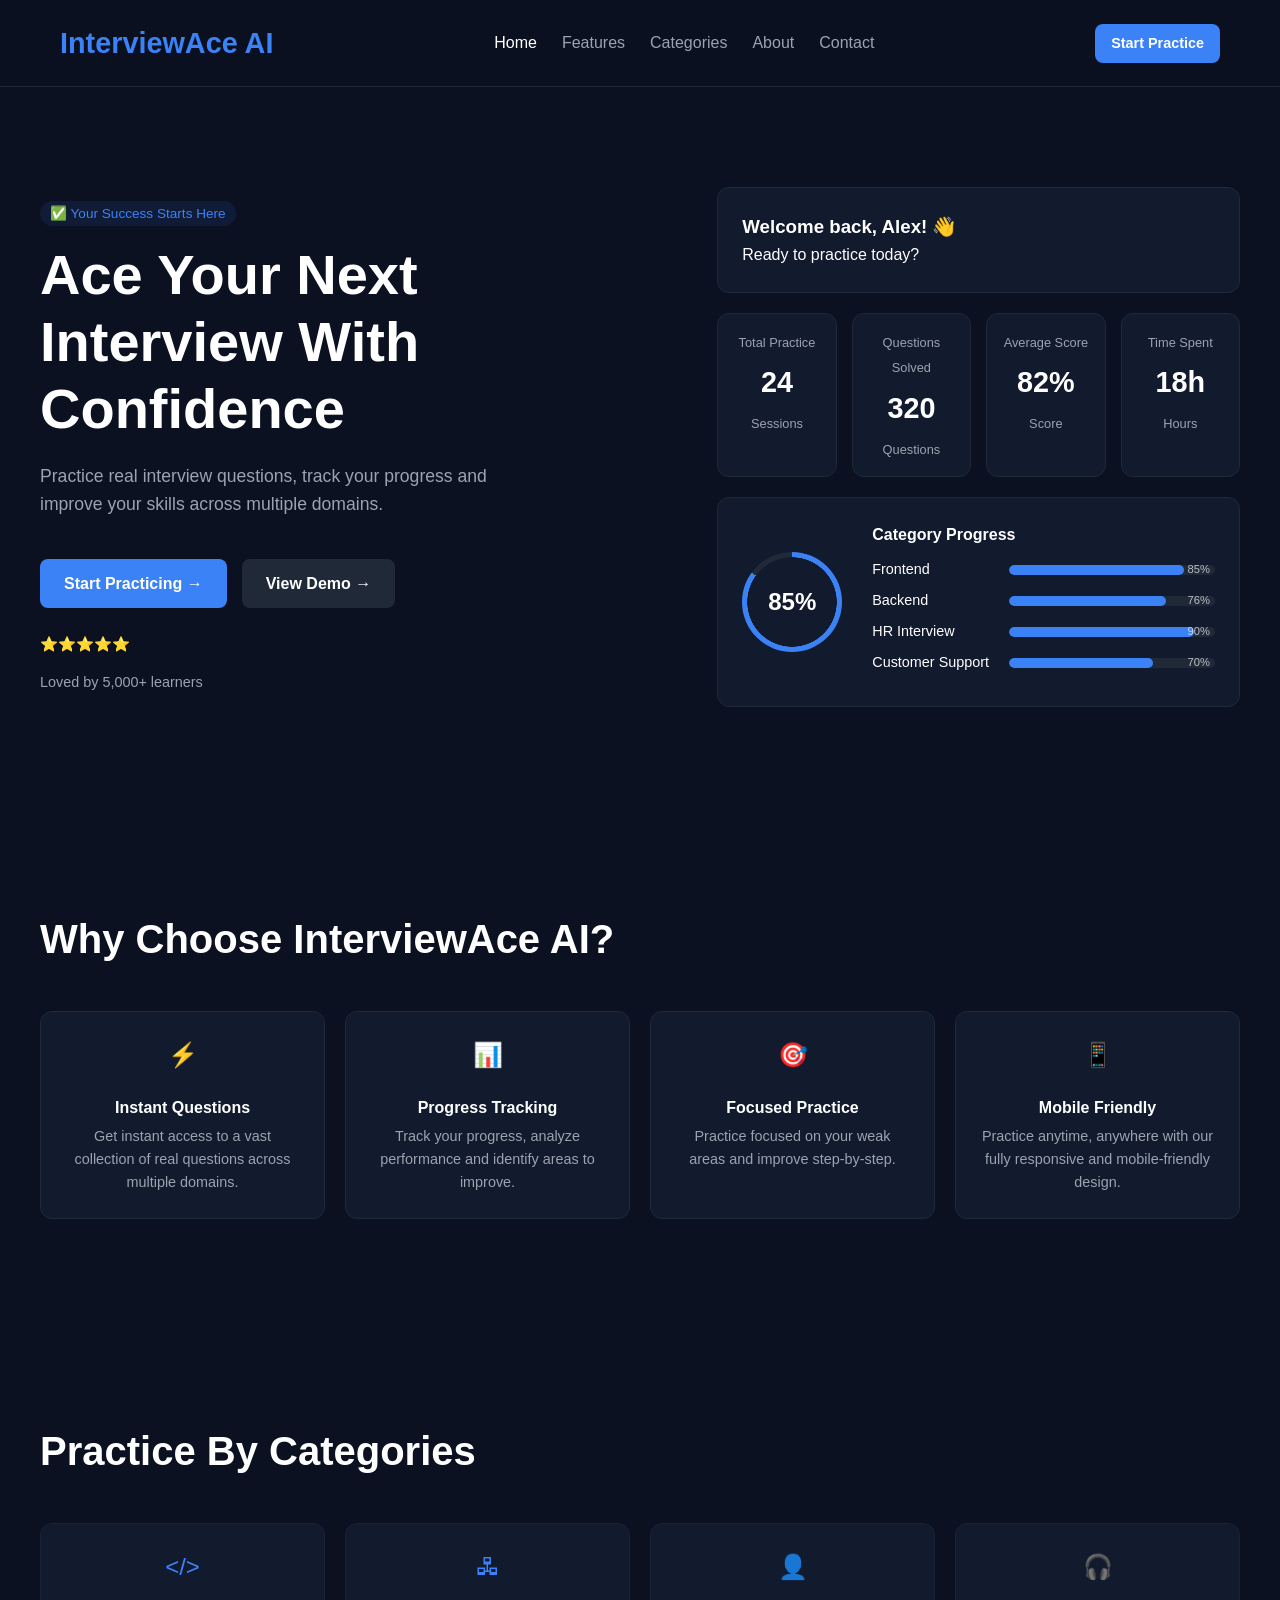
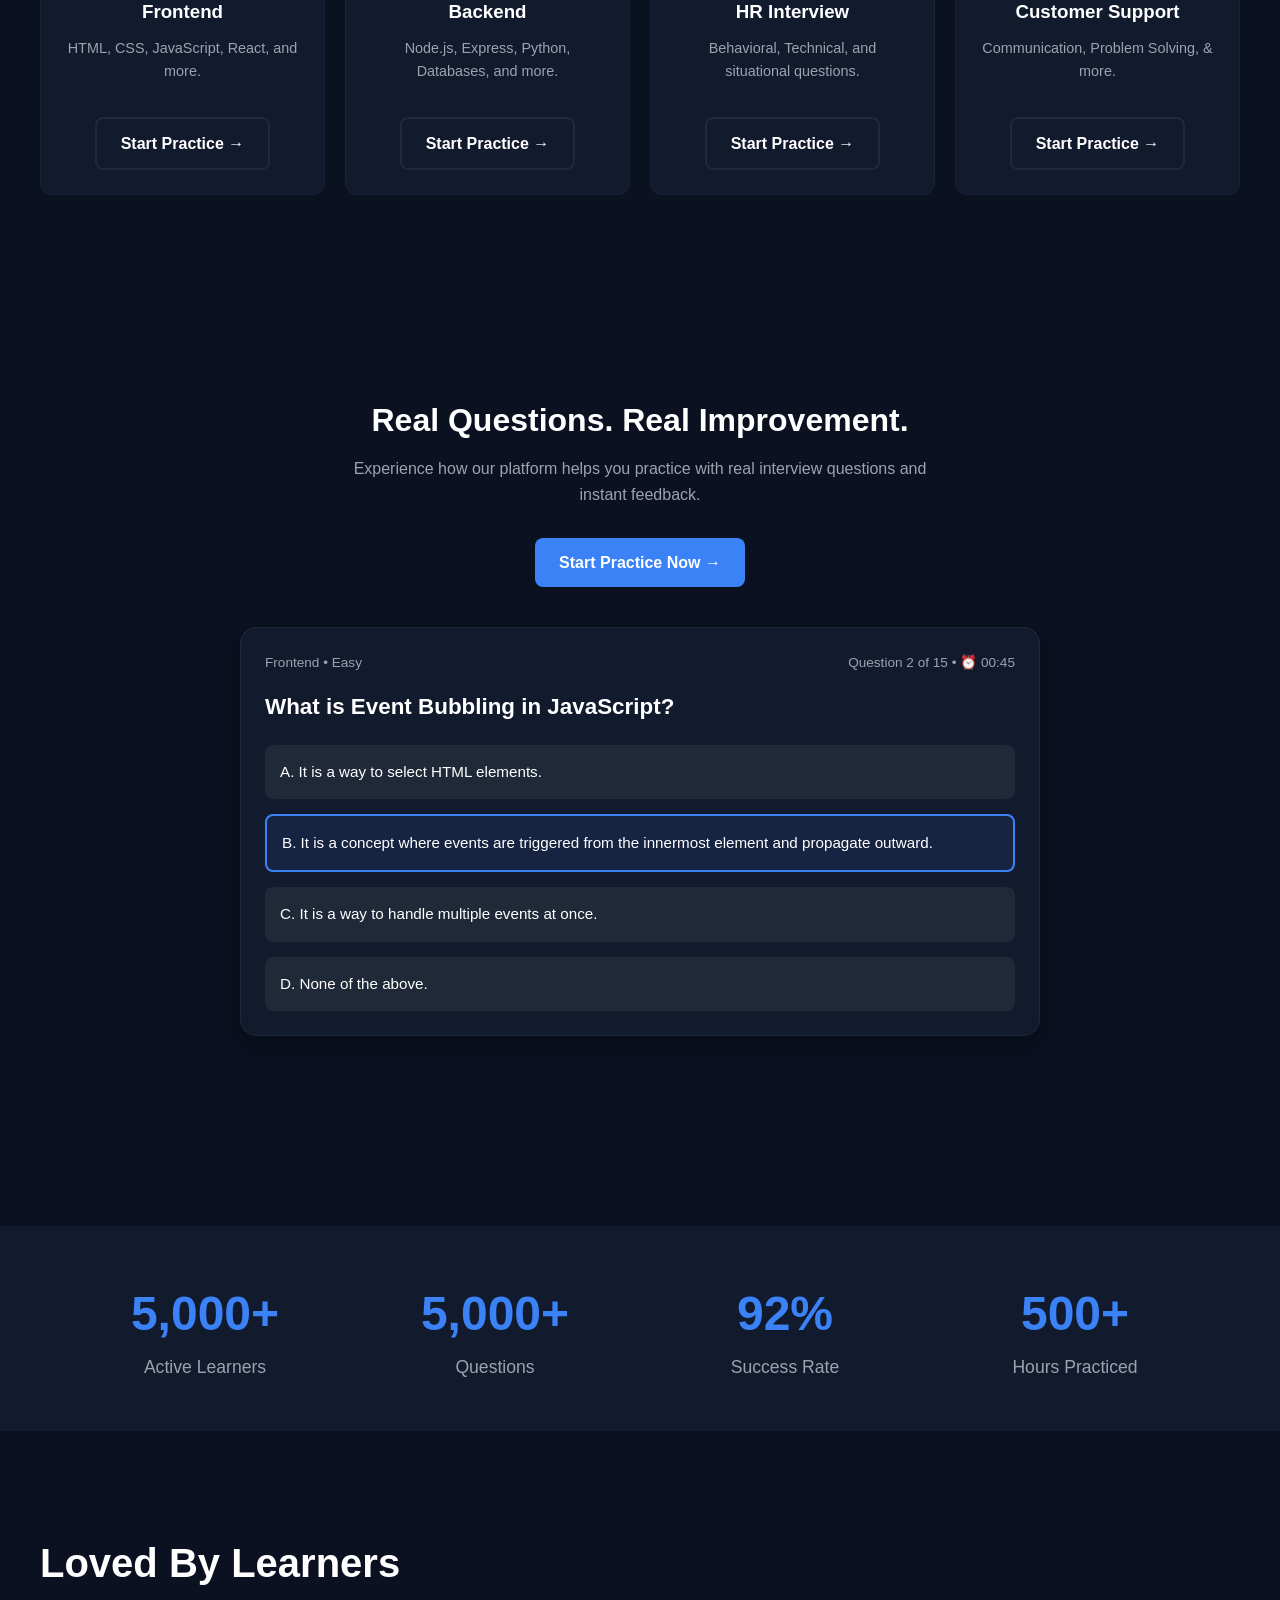
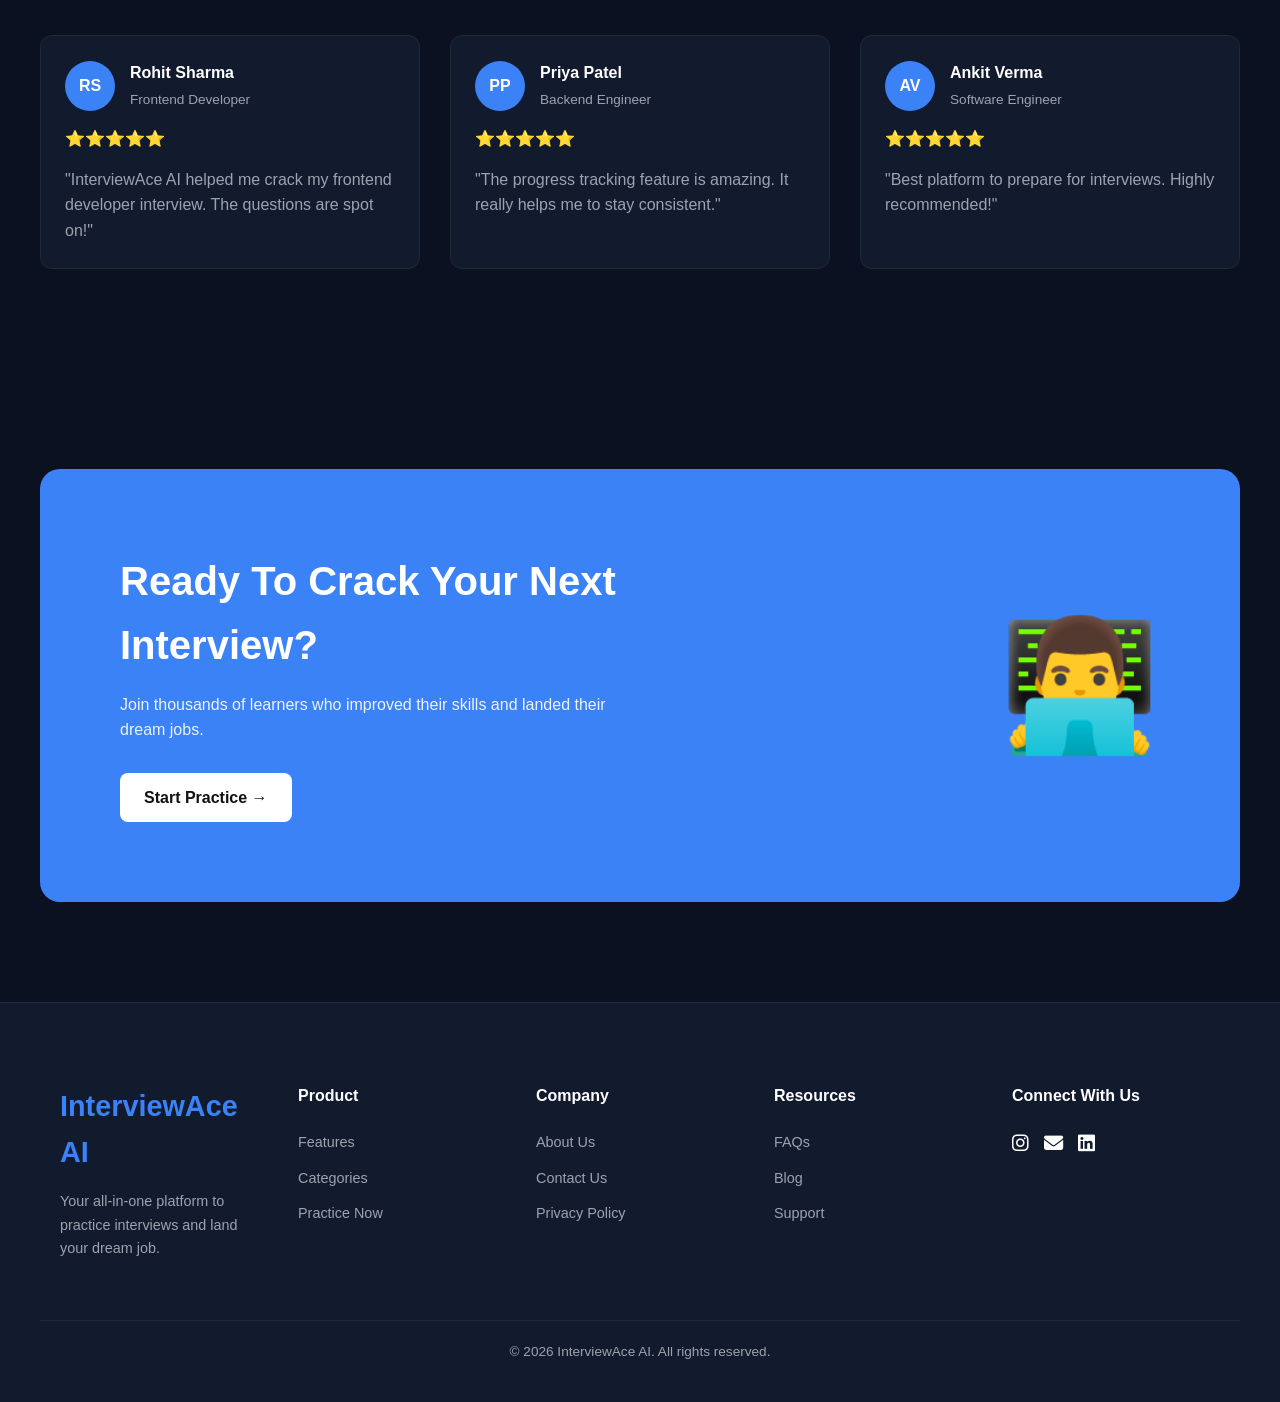
==== index.html @ 17944ce1 "Fixed homepage name and updated CSS/JS links" ====
<!doctype html>
<html lang="en">

<head>
    <meta charset="UTF-8" />
    <meta name="viewport" content="width=device-width, initial-scale=1.0" />
    <title>InterviewAce AI | Home - Prepare with Confidence</title>
    <link rel="stylesheet" href="./style.css" />
    <link rel="stylesheet" href="https://cdnjs.cloudflare.com/ajax/libs/font-awesome/6.4.0/css/all.min.css" />
</head>

<body class="dark-theme">
    <header>
        <div class="container">
            <a href="main.html" class="logo">InterviewAce AI</a>
            <nav>
                <ul>
                    <li><a href="main.html" class="active">Home</a></li>
                    <li><a href="features.html">Features</a></li>
                    <li><a href="categories.html">Categories</a></li>
                    <li><a href="about.html">About</a></li>
                    <li><a href="contact.html">Contact</a></li>
                </ul>
            </nav>
            <a href="categories.html" class="btn btn-primary start-practice">Start Practice</a>
            <div class="menu-toggle"><span></span><span></span><span></span></div>
        </div>
    </header>

    <main>
        <!-- Hero Section -->
        <section class="hero-section container">
            <div class="hero-content">
                <span class="sub-hero">✅ Your Success Starts Here</span>
                <h1>Ace Your Next Interview With Confidence</h1>
                <p>
                    Practice real interview questions, track your progress and improve
                    your skills across multiple domains.
                </p>
                <div class="hero-btns">
                    <a href="categories.html" class="btn btn-primary">Start Practicing &rarr;</a>
                    <a href="#dashboard" class="btn btn-secondary">View Demo &rarr;</a>
                </div>
                <div class="learner-reviews">
                    <span class="stars">⭐⭐⭐⭐⭐</span>
                    <span>Loved by 5,000+ learners</span>
                </div>
            </div>

            <!-- Dashboard Mockup (Based on Image) -->
            <div id="dashboard" class="dashboard-mockup">
                <div class="welcome-block card">
                    <h3>Welcome back, Alex! 👋</h3>
                    <p>Ready to practice today?</p>
                </div>
                <div class="stats-grid">
                    <div class="stat-card card">
                        <span class="stat-label">Total Practice</span>
                        <span class="stat-value">24</span>
                        <span class="stat-unit">Sessions</span>
                    </div>
                    <div class="stat-card card">
                        <span class="stat-label">Questions Solved</span>
                        <span class="stat-value">320</span>
                        <span class="stat-unit">Questions</span>
                    </div>
                    <div class="stat-card card">
                        <span class="stat-label">Average Score</span>
                        <span class="stat-value">82%</span>
                        <span class="stat-unit">Score</span>
                    </div>
                    <div class="stat-card card">
                        <span class="stat-label">Time Spent</span>
                        <span class="stat-value">18h</span>
                        <span class="stat-unit">Hours</span>
                    </div>
                </div>
                <div class="progress-details card">
                    <div class="overall-progress">
                        <div class="progress-ring">
                            <span class="progress-value" id="overallProgress">82%</span>
                        </div>
                    </div>
                    <div class="category-progress-list">
                        <h4>Category Progress</h4>
                        <div class="category-item">
                            <span class="cat-label">Frontend</span>
                            <div class="cat-bar">
                                <div class="cat-fill" style="width: 85%"></div>
                                <span class="cat-val">85%</span>
                            </div>
                        </div>
                        <div class="category-item">
                            <span class="cat-label">Backend</span>
                            <div class="cat-bar">
                                <div class="cat-fill" style="width: 76%"></div>
                                <span class="cat-val">76%</span>
                            </div>
                        </div>
                        <div class="category-item">
                            <span class="cat-label">HR Interview</span>
                            <div class="cat-bar">
                                <div class="cat-fill" style="width: 90%"></div>
                                <span class="cat-val">90%</span>
                            </div>
                        </div>
                        <div class="category-item">
                            <span class="cat-label">Customer Support</span>
                            <div class="cat-bar">
                                <div class="cat-fill" style="width: 70%"></div>
                                <span class="cat-val">70%</span>
                            </div>
                        </div>
                    </div>
                </div>
            </div>
        </section>

        <!-- Why Choose Section -->
        <section class="why-choose-section container">
            <h2 class="section-title">Why Choose InterviewAce AI?</h2>
            <div class="feature-small-grid">
                <div class="feature-small-card card">
                    <span class="icon">⚡</span>
                    <h4>Instant Questions</h4>
                    <p>
                        Get instant access to a vast collection of real questions across
                        multiple domains.
                    </p>
                </div>
                <div class="feature-small-card card">
                    <span class="icon">📊</span>
                    <h4>Progress Tracking</h4>
                    <p>
                        Track your progress, analyze performance and identify areas to
                        improve.
                    </p>
                </div>
                <div class="feature-small-card card">
                    <span class="icon">🎯</span>
                    <h4>Focused Practice</h4>
                    <p>Practice focused on your weak areas and improve step-by-step.</p>
                </div>
                <div class="feature-small-card card">
                    <span class="icon">📱</span>
                    <h4>Mobile Friendly</h4>
                    <p>
                        Practice anytime, anywhere with our fully responsive and
                        mobile-friendly design.
                    </p>
                </div>
            </div>
        </section>

        <!-- Categories Section -->
        <section class="practice-categories-section container">
            <h2 class="section-title">Practice By Categories</h2>
            <div class="category-grid">
                <div class="category-card card">
                    <span class="icon">&lt;/&gt;</span>
                    <h3>Frontend</h3>
                    <p>HTML, CSS, JavaScript, React, and more.</p>
                    <a href="./categories.html?cat=frontend" class="btn btn-outline">Start Practice →</a>
                </div>
                <div class="category-card card">
                    <span class="icon">🖧</span>
                    <h3>Backend</h3>
                    <p>Node.js, Express, Python, Databases, and more.</p>
                    <a href="./categories.html?cat=backend" class="btn btn-outline">Start Practice →</a>
                </div>
                <div class="category-card card">
                    <span class="icon">👤</span>
                    <h3>HR Interview</h3>
                    <p>Behavioral, Technical, and situational questions.</p>
                    <a href="./categories.html?cat=hr" class="btn btn-outline">Start Practice →</a>
                </div>
                <div class="category-card card">
                    <span class="icon">🎧</span>
                    <h3>Customer Support</h3>
                    <p>Communication, Problem Solving, & more.</p>
                    <a href="./categories.html?cat=support" class="btn btn-outline">Start Practice →</a>
                </div>
            </div>
        </section>

        <!-- Mockup Practice Section -->
        <section class="practice-mockup-section container">
            <div class="mockup-header">
                <h3>Real Questions. Real Improvement.</h3>
                <p>
                    Experience how our platform helps you practice with real interview
                    questions and instant feedback.
                </p>
                <a href="categories.html" class="btn btn-primary">Start Practice Now &rarr;</a>
            </div>

            <div class="practice-interface card">
                <div class="practice-top">
                    <span>Frontend • Easy</span>
                    <span>Question 2 of 15 • ⏰ 00:45</span>
                </div>
                <div class="question-text">
                    <h4>What is Event Bubbling in JavaScript?</h4>
                </div>
                <div class="options-list">
                    <div class="option">A. It is a way to select HTML elements.</div>
                    <div class="option active">
                        B. It is a concept where events are triggered from the innermost
                        element and propagate outward.
                    </div>
                    <div class="option">
                        C. It is a way to handle multiple events at once.
                    </div>
                    <div class="option">D. None of the above.</div>
                </div>
            </div>
        </section>

        <!-- Stats Section -->
        <section class="stats-bar-section">
            <div class="container stats-bar">
                <div class="stat-item">
                    <span class="stat-num">5,000+</span><span class="stat-desc">Active Learners</span>
                </div>
                <div class="stat-item">
                    <span class="stat-num">5,000+</span><span class="stat-desc">Questions</span>
                </div>
                <div class="stat-item">
                    <span class="stat-num">92%</span><span class="stat-desc">Success Rate</span>
                </div>
                <div class="stat-item">
                    <span class="stat-num">500+</span><span class="stat-desc">Hours Practiced</span>
                </div>
            </div>
        </section>

        <!-- Testimonials -->
        <section class="testimonials-section container">
            <h2 class="section-title">Loved By Learners</h2>
            <div class="testimonial-grid">
                <div class="testimonial-card card">
                    <div class="user-meta">
                        <div class="avatar">RS</div>
                        <div>
                            <h4>Rohit Sharma</h4>
                            <span class="user-title">Frontend Developer</span>
                        </div>
                    </div>
                    <span class="stars">⭐⭐⭐⭐⭐</span>
                    <p>
                        "InterviewAce AI helped me crack my frontend developer interview.
                        The questions are spot on!"
                    </p>
                </div>
                <div class="testimonial-card card">
                    <div class="user-meta">
                        <div class="avatar">PP</div>
                        <div>
                            <h4>Priya Patel</h4>
                            <span class="user-title">Backend Engineer</span>
                        </div>
                    </div>
                    <span class="stars">⭐⭐⭐⭐⭐</span>
                    <p>
                        "The progress tracking feature is amazing. It really helps me to
                        stay consistent."
                    </p>
                </div>
                <div class="testimonial-card card">
                    <div class="user-meta">
                        <div class="avatar">AV</div>
                        <div>
                            <h4>Ankit Verma</h4>
                            <span class="user-title">Software Engineer</span>
                        </div>
                    </div>
                    <span class="stars">⭐⭐⭐⭐⭐</span>
                    <p>
                        "Best platform to prepare for interviews. Highly recommended!"
                    </p>
                </div>
            </div>
        </section>

        <!-- Ready Hero Section -->
        <section class="ready-hero-section container">
            <div class="ready-content">
                <h2>Ready To Crack Your Next Interview?</h2>
                <p>
                    Join thousands of learners who improved their skills and landed
                    their dream jobs.
                </p>
                <a href="categories.html" class="btn btn-light">Start Practice &rarr;</a>
            </div>
            <div class="ready-graphic">
                <div class="graphic-item avatar-block">👨‍💻</div>
            </div>
        </section>
    </main>

    <footer>
        <div class="container footer-grid">
            <div class="footer-brand">
                <a href="index.html" class="logo">InterviewAce AI</a>
                <p>
                    Your all-in-one platform to practice interviews and land your dream
                    job.
                </p>
            </div>
            <div class="footer-links">
                <h4>Product</h4>
                <ul>
                    <li><a href="features.html">Features</a></li>
                    <li><a href="categories.html">Categories</a></li>
                    <li><a href="practice.html">Practice Now</a></li>
                </ul>
            </div>
            <div class="footer-links">
                <h4>Company</h4>
                <ul>
                    <li><a href="about.html">About Us</a></li>
                    <li><a href="contact.html">Contact Us</a></li>
                    <li><a href="privacy.html">Privacy Policy</a></li>
                </ul>
            </div>
            <div class="footer-links">
                <h4>Resources</h4>
                <ul>
                    <li><a href="faqs.html">FAQs</a></li>
                    <li><a href="#">Blog</a></li>
                    <li><a href="contact.html">Support</a></li>
                </ul>
            </div>
            <div class="footer-social">
                <h4>Connect With Us</h4>
                <div class="social-icons">
                    <a href="https://instagram.com/gurinder__2000" target="_blank" aria-label="Instagram">
                        <i class="fab fa-instagram"></i>
                    </a>
                    <a href="mailto:akarsh4211@gmail.com" aria-label="Gmail">
                        <i class="fas fa-envelope"></i>
                    </a>
                    <a href="https://linkedin.com/in/gurindersharma2000" target="_blank" aria-label="LinkedIn">
                        <i class="fab fa-linkedin"></i>
                    </a>
                </div>
            </div>
        </div>
        <div class="footer-bottom container">
            <p>&copy; 2026 InterviewAce AI. All rights reserved.</p>
        </div>
    </footer>

    <script src="./script.js"></script>
</body>

</html>
---- style.css ----
/* style.css - Common styles for InterviewAce AI */

/* --- Variables & Reset --- */
:root {
    --bg-color: #0b1121; /* Deep dark blue */
    --card-bg-color: #121a2e; /* Slightly lighter blue for cards */
    --primary-color: #3b82f6; /* Blue accent */
    --purple-color: #8b5cf6;
    --teal-color: #14b8a6;
    --orange-color: #f97316;
    --text-color: #ffffff;
    --text-muted: #9ca3af;
    --border-color: #1f2937;
    --font-family: 'Segoe UI', Tahoma, Geneva, Verdana, sans-serif;
    --container-width: 1200px;
}

* {
    margin: 0;
    padding: 0;
    box-sizing: border-box;
}

body {
    font-family: var(--font-family);
    background-color: var(--bg-color);
    color: var(--text-color);
    line-height: 1.6;
    scroll-behavior: smooth;
}

a {
    text-decoration: none;
    color: inherit;
    transition: all 0.3s ease;
}

ul {
    list-style: none;
}

.container {
    max-width: var(--container-width);
    margin: 0 auto;
    padding: 0 20px;
    width: 100%;
}

/* .dark-theme {
    Base theme is dark, so these values are handled by :root 
} */

/* --- Utility Classes --- */
.card {
    background-color: var(--card-bg-color);
    border: 1px solid var(--border-color);
    border-radius: 12px;
    padding: 24px;
    transition: transform 0.3s ease, border-color 0.3s ease;
}

.card:hover {
    transform: translateY(-5px);
    border-color: var(--primary-color);
}

.text-center { text-align: center; }

.section-title {
    font-size: 2.5rem;
    font-weight: 700;
    margin-bottom: 40px;
    color: var(--text-color);
}

/* --- Buttons --- */
.btn {
    display: inline-block;
    padding: 12px 24px;
    border-radius: 8px;
    font-weight: 600;
    font-size: 1rem;
    cursor: pointer;
    border: none;
    transition: background 0.3s ease, transform 0.2s ease;
}

.btn:active { transform: scale(0.98); }

.btn-primary {
    background-color: var(--primary-color);
    color: white;
}
.btn-primary:hover { background-color: #2563eb; }

.btn-secondary {
    background-color: #1f2937; /* Dark Gray */
    color: white;
}
.btn-secondary:hover { background-color: #374151; }

.btn-outline {
    background-color: transparent;
    color: var(--text-color);
    border: 2px solid var(--border-color);
}
.btn-outline:hover {
    border-color: var(--primary-color);
    background-color: rgba(59, 130, 246, 0.1);
}

.btn-light {
    background-color: white;
    color: #111;
}
.btn-light:hover { background-color: #eee; }

.btn-purple { background-color: var(--purple-color); color: white; }
.btn-teal { background-color: var(--teal-color); color: white; }
.btn-orange { background-color: var(--orange-color); color: white; }

/* --- Icons --- */
.icon {
    font-size: 1.5rem;
    margin-bottom: 10px;
    display: inline-block;
    color: var(--primary-color);
}
.icon.large { font-size: 2.5rem; }

/* --- Header & Nav --- */
header {
    background-color: rgba(11, 17, 33, 0.95);
    padding: 20px 0;
    position: sticky;
    top: 0;
    z-index: 100;
    border-bottom: 1px solid var(--border-color);
}

header .container {
    display: flex;
    justify-content: space-between;
    align-items: center;
}

.logo {
    font-size: 1.8rem;
    font-weight: 700;
    color: var(--primary-color);
}

header nav ul {
    display: flex;
    gap: 25px;
}

header nav a {
    color: var(--text-muted);
    font-weight: 500;
}

header nav a:hover, header nav a.active {
    color: var(--text-color);
}

.start-practice {
    font-size: 0.9rem;
    padding: 8px 16px;
}

/* Mobile Menu Toggle */
.menu-toggle {
    display: none;
    flex-direction: column;
    gap: 5px;
    cursor: pointer;
}
.menu-toggle span {
    display: block;
    width: 25px;
    height: 3px;
    background-color: white;
    border-radius: 2px;
}

/* --- Hero Section (index.html) --- */
.hero-section {
    display: grid;
    grid-template-columns: 1.2fr 1fr;
    gap: 50px;
    align-items: center;
    padding: 100px 0;
}

.sub-hero {
    color: var(--primary-color);
    background-color: rgba(59, 130, 246, 0.1);
    padding: 5px 10px;
    border-radius: 20px;
    font-size: 0.85rem;
}

.hero-content h1 {
    font-size: 3.5rem;
    font-weight: 800;
    line-height: 1.2;
    margin: 15px 0 20px;
}

.hero-content p {
    color: var(--text-muted);
    font-size: 1.1rem;
    margin-bottom: 40px;
    max-width: 500px;
}

.hero-btns {
    display: flex;
    gap: 15px;
    margin-bottom: 25px;
}

.learner-reviews {
    color: var(--text-muted);
    font-size: 0.9rem;
}

/* Dashboard Mockup Styling (Simplified from Image) */
.dashboard-mockup {
    display: flex;
    flex-direction: column;
    gap: 20px;
}

.welcome-block {
    text-align: left;
}

.stats-grid {
    display: grid;
    grid-template-columns: repeat(4, 1fr);
    gap: 15px;
}

.stat-card {
    text-align: center;
    padding: 15px;
}

.stat-value {
    display: block;
    font-size: 1.8rem;
    font-weight: 700;
    margin: 5px 0;
}

.stat-label, .stat-unit {
    color: var(--text-muted);
    font-size: 0.8rem;
}

.progress-details {
    display: flex;
    gap: 30px;
    align-items: center;
}

.progress-ring {
    width: 100px;
    height: 100px;
    border-radius: 50%;
    background: radial-gradient(closest-side, var(--card-bg-color) 89%, transparent 90% 100%),
                conic-gradient(var(--primary-color) calc(82 * 1%), var(--border-color) 0);
    display: flex;
    justify-content: center;
    align-items: center;
    font-size: 1.5rem;
    font-weight: 700;
}

.category-progress-list {
    flex-grow: 1;
}

.category-progress-list h4 {
    margin-bottom: 10px;
    font-size: 1rem;
}

.category-item {
    margin-bottom: 8px;
    display: flex;
    justify-content: space-between;
    align-items: center;
    font-size: 0.9rem;
}

.cat-bar {
    width: 60%;
    background-color: var(--border-color);
    height: 10px;
    border-radius: 5px;
    position: relative;
    overflow: hidden;
}

.cat-fill {
    height: 100%;
    background-color: var(--primary-color);
    border-radius: 5px;
    position: absolute;
    top: 0;
    left: 0;
}

.cat-val {
    position: absolute;
    right: 5px;
    top: 50%;
    transform: translateY(-50%);
    color: rgba(255, 255, 255, 0.7);
    font-size: 0.7rem;
}

/* --- Features Section (index.html) --- */
.why-choose-section { padding: 100px 0; }

.feature-small-grid {
    display: grid;
    grid-template-columns: repeat(4, 1fr);
    gap: 20px;
}

.feature-small-card {
    text-align: center;
}

.feature-small-card h4 {
    margin: 10px 0 5px;
}

.feature-small-card p {
    color: var(--text-muted);
    font-size: 0.9rem;
}

/* --- Categories Section (index.html) --- */
.practice-categories-section { padding: 100px 0; }

.category-grid {
    display: grid;
    grid-template-columns: repeat(4, 1fr);
    gap: 20px;
}

.category-card {
    text-align: center;
    border-color: #1a223a; /* Darker borders as shown */
}

.category-card:hover {
    border-color: var(--primary-color);
}

.category-card h3 {
    margin-bottom: 10px;
}

.category-card p {
    color: var(--text-muted);
    font-size: 0.9rem;
    margin-bottom: 20px;
    min-height: 60px; /* Keep alignment */
}

/* --- Practice Mockup Section (index.html) --- */
.practice-mockup-section {
    padding: 100px 0;
    text-align: center;
}

.mockup-header h3 {
    font-size: 2rem;
    margin-bottom: 10px;
}

.mockup-header p {
    color: var(--text-muted);
    margin-bottom: 30px;
    max-width: 600px;
    margin-left: auto;
    margin-right: auto;
}

.practice-interface {
    max-width: 800px;
    margin: 40px auto;
    text-align: left;
    border-radius: 16px;
    box-shadow: 0 10px 30px rgba(0, 0, 0, 0.3);
}

.practice-top {
    display: flex;
    justify-content: space-between;
    color: var(--text-muted);
    font-size: 0.85rem;
    margin-bottom: 15px;
}

.question-text h4 {
    font-size: 1.4rem;
    margin-bottom: 20px;
}

.options-list {
    display: flex;
    flex-direction: column;
    gap: 15px;
}

.option {
    background-color: var(--border-color);
    padding: 15px;
    border-radius: 8px;
    cursor: pointer;
    font-size: 0.95rem;
}

.option:hover {
    background-color: #2e3b4e;
}

.option.active {
    border: 2px solid var(--primary-color);
    background-color: rgba(59, 130, 246, 0.1);
}

.option.correct {
    border: 2px solid #10b981; /* Green */
    background-color: rgba(16, 185, 129, 0.1);
}

.option.incorrect {
    border: 2px solid #ef4444; /* Red */
    background-color: rgba(239, 68, 68, 0.1);
}

.option.disabled {
    pointer-events: none;
    opacity: 0.8;
}

/* --- Stats Bar Section (index.html) --- */
.stats-bar-section {
    background-color: var(--card-bg-color);
    padding: 50px 0;
    margin-top: 50px;
}

.stats-bar {
    display: grid;
    grid-template-columns: repeat(4, 1fr);
    text-align: center;
}

.stat-item .stat-num {
    display: block;
    font-size: 3rem;
    font-weight: 700;
    color: var(--primary-color);
}

.stat-item .stat-desc {
    color: var(--text-muted);
    font-size: 1.1rem;
}

/* --- Testimonials Section (index.html) --- */
.testimonials-section { padding: 100px 0; }

.testimonial-grid {
    display: grid;
    grid-template-columns: repeat(3, 1fr);
    gap: 30px;
}

.testimonial-card .user-meta {
    display: flex;
    gap: 15px;
    align-items: center;
    margin-bottom: 15px;
}

.avatar {
    width: 50px;
    height: 50px;
    background-color: var(--primary-color);
    border-radius: 50%;
    display: flex;
    justify-content: center;
    align-items: center;
    font-weight: bold;
    color: white;
}

.user-title {
    color: var(--text-muted);
    font-size: 0.85rem;
}

.stars {
    color: #f59e0b; /* Amber yellow */
    margin-bottom: 15px;
    display: block;
}

.testimonial-card p {
    color: var(--text-muted);
    font-size: 1rem;
}

/* --- Ready Hero Section (index.html) --- */
.ready-hero-section {
    background-color: var(--primary-color);
    color: white;
    padding: 80px;
    border-radius: 20px;
    display: grid;
    grid-template-columns: 2fr 1fr;
    align-items: center;
    margin-top: 100px;
    margin-bottom: 100px;
}

.ready-content h2 {
    font-size: 2.5rem;
    margin-bottom: 15px;
}

.ready-content p {
    margin-bottom: 30px;
    opacity: 0.9;
    max-width: 500px;
}

.ready-graphic .graphic-item {
    font-size: 8rem;
    text-align: right;
}

/* --- Common Page Layouts --- */
.page-main {
    padding: 80px 20px;
}

.page-header {
    text-align: center;
    margin-bottom: 80px;
}

.page-title {
    font-size: 3.5rem;
    font-weight: 800;
}

.page-subtitle {
    color: var(--text-muted);
    font-size: 1.2rem;
    max-width: 600px;
    margin: 15px auto 0;
}

/* --- Features Page (features.html) --- */
.features-detailed-grid {
    display: grid;
    grid-template-columns: repeat(3, 1fr);
    gap: 30px;
    margin-bottom: 100px;
}

.feature-detailed-card {
    text-align: left;
}

.feature-detailed-card h3 {
    margin: 15px 0 10px;
}

.feature-detailed-card p {
    color: var(--text-muted);
    font-size: 0.95rem;
}

.page-cta {
    background-color: var(--card-bg-color);
    display: flex;
    justify-content: space-between;
    align-items: center;
    padding: 60px;
    text-align: left;
}

.page-cta .cta-inner h3 {
    font-size: 2rem;
    margin-bottom: 10px;
}

.page-cta .cta-inner p {
    margin-bottom: 25px;
    color: var(--text-muted);
}

.page-cta .cta-graphic {
    font-size: 8rem;
}

/* --- Categories Page (categories.html) --- */
.category-selection-grid {
    display: grid;
    grid-template-columns: repeat(4, 1fr);
    gap: 20px;
    margin-bottom: 100px;
}

.category-select-card {
    display: flex;
    flex-direction: column;
}

.category-select-card h3 {
    margin: 15px 0 10px;
}

.category-select-card p {
    color: var(--text-muted);
    font-size: 0.9rem;
    margin-bottom: 20px;
    min-height: 80px;
}

.cat-details {
    color: var(--text-muted);
    font-size: 0.8rem;
    margin-bottom: 25px;
}

.cat-details span {
    display: block;
    margin-bottom: 5px;
}

.start-cat {
    margin-top: auto;
    width: 100%;
    text-align: center;
}

.recommendation-test {
    background-color: var(--card-bg-color);
    display: grid;
    grid-template-columns: 3fr 1fr;
    align-items: center;
    padding: 60px;
    margin-bottom: 80px;
}

.recommendation-test h3 {
    font-size: 1.8rem;
    margin-bottom: 10px;
}

.recommendation-test p {
    color: var(--text-muted);
    margin-bottom: 25px;
}

.recommendation-test .graphic-block {
    font-size: 7rem;
    text-align: right;
}

/* --- About Page (about.html) --- */
.about-content-grid {
    display: grid;
    grid-template-columns: 1.5fr 1fr;
    gap: 50px;
    align-items: center;
    margin-bottom: 100px;
}

.about-text .highlight {
    font-size: 1.8rem;
    font-weight: 600;
    margin-bottom: 20px;
    line-height: 1.3;
}

.about-text p {
    color: var(--text-muted);
    margin-bottom: 20px;
}

.about-list {
    margin-top: 30px;
}

.about-list li {
    margin-bottom: 10px;
    display: flex;
    gap: 10px;
    align-items: center;
}

.our-values {
    margin-bottom: 100px;
}

.values-grid {
    display: grid;
    grid-template-columns: repeat(4, 1fr);
    gap: 20px;
    margin-top: 50px;
}

.value-card {
    text-align: center;
}

.value-card h4 { margin: 15px 0 10px; }

.value-card p {
    color: var(--text-muted);
    font-size: 0.9rem;
}

/* --- Contact Page (contact.html) --- */
.contact-grid {
    display: grid;
    grid-template-columns: 1fr 1.5fr;
    gap: 40px;
    align-items: start;
    margin-bottom: 100px;
}

.contact-info-block {
    display: flex;
    flex-direction: column;
    gap: 30px;
}

.info-item {
    display: flex;
    gap: 20px;
    align-items: start;
}

.info-item .icon { font-size: 2rem; color: var(--primary-color); }

.info-item h4 { margin-bottom: 5px; }

.info-item p { color: var(--text-muted); font-size: 0.9rem; }

.info-item .social-icons { margin-top: 10px; font-size: 1.2rem; display: flex; gap: 15px; }

.contact-form-block h3 { margin-bottom: 25px; }

.form-group { margin-bottom: 20px; }

.form-group label { display: block; margin-bottom: 8px; color: var(--text-muted); font-size: 0.9rem; }

.form-group input, .form-group textarea {
    width: 100%;
    padding: 12px;
    background-color: var(--border-color);
    border: 1px solid var(--border-color);
    border-radius: 8px;
    color: var(--text-color);
    font-family: var(--font-family);
    transition: border-color 0.3s ease;
}

.form-group input:focus, .form-group textarea:focus {
    outline: none;
    border-color: var(--primary-color);
}

.send-message { width: 100%; text-align: center; }

.form-status { margin-top: 15px; text-align: center; }

/* --- Footer --- */
footer {
    border-top: 1px solid var(--border-color);
    padding: 80px 0 40px;
    background-color: var(--card-bg-color);
}

.footer-grid {
    display: grid;
    grid-template-columns: repeat(5, 1fr);
    gap: 30px;
}

.footer-brand { grid-column: span 1; }

.footer-brand p { color: var(--text-muted); font-size: 0.9rem; margin-top: 15px; }

.footer-links h4, .footer-social h4 { margin-bottom: 20px; font-size: 1rem; }

.footer-links ul li { margin-bottom: 10px; }

.footer-links a { color: var(--text-muted); font-size: 0.9rem; }

.footer-links a:hover { color: var(--primary-color); }

.footer-social .social-icons { display: flex; gap: 15px; font-size: 1.2rem; }

.footer-bottom {
    margin-top: 60px;
    padding-top: 20px;
    border-top: 1px solid var(--border-color);
    text-align: center;
    color: var(--text-muted);
    font-size: 0.85rem;
}

/* FAQ Accordion Styles */
.faq-item {
    background-color: var(--card-bg-color);
    border: 1px solid var(--border-color);
    border-radius: 8px;
    margin-bottom: 15px;
    padding: 15px 20px;
    transition: border-color 0.3s ease;
}

.faq-item:hover {
    border-color: var(--primary-color);
}

.faq-item summary {
    font-size: 1.1rem;
    font-weight: 600;
    cursor: pointer;
    color: var(--text-color);
    list-style: none; /* Hides default arrow in some browsers */
    display: flex;
    justify-content: space-between;
    align-items: center;
}

/* Custom + and - icons for the accordion */
.faq-item summary::-webkit-details-marker { display: none; }
.faq-item summary::after { content: '+'; color: var(--primary-color); font-size: 1.5rem; }
.faq-item[open] summary::after { content: '−'; }

.faq-item p {
    margin-top: 15px;
    color: var(--text-muted);
    border-top: 1px solid var(--border-color);
    padding-top: 15px;
    line-height: 1.6;
}

/* --- Responsive Media Queries --- */
@media (max-width: 1024px) {
    .container { padding: 0 40px; }
    .hero-section { grid-template-columns: 1fr; text-align: center; }
    .hero-content p { margin-left: auto; margin-right: auto; }
    .hero-btns { justify-content: center; }
    .feature-small-grid, .category-grid, .values-grid, .features-detailed-grid, .category-selection-grid {
        grid-template-columns: repeat(2, 1fr);
    }
    .testimonial-grid { grid-template-columns: repeat(1, 1fr); max-width: 600px; margin-left: auto; margin-right: auto;}
    .ready-hero-section, .about-content-grid, .contact-grid {
        grid-template-columns: 1fr; text-align: center;
    }
    .ready-graphic .graphic-item { text-align: center; }
    .about-graphic, .recommendation-test .graphic-block { display: none; }
    .recommendation-test, .page-cta { grid-template-columns: 1fr; text-align: center;}
    .page-cta .cta-graphic { display: none;}
    .footer-grid { grid-template-columns: repeat(3, 1fr); gap: 30px;}
    .footer-brand { grid-column: span 3; margin-bottom: 20px;}
}

@media (max-width: 768px) {
    header nav { display: none; }
    .menu-toggle { display: flex; }
    .hero-content h1 { font-size: 2.5rem; }
    .stat-item .stat-num { font-size: 2rem; }
    .feature-small-grid, .category-grid, .values-grid, .features-detailed-grid, .category-selection-grid, .footer-grid {
        grid-template-columns: 1fr;
    }
    .ready-content h2 { font-size: 1.8rem; }
    .about-text .highlight { font-size: 1.4rem;}
    .page-main { padding: 40px 20px;}
}
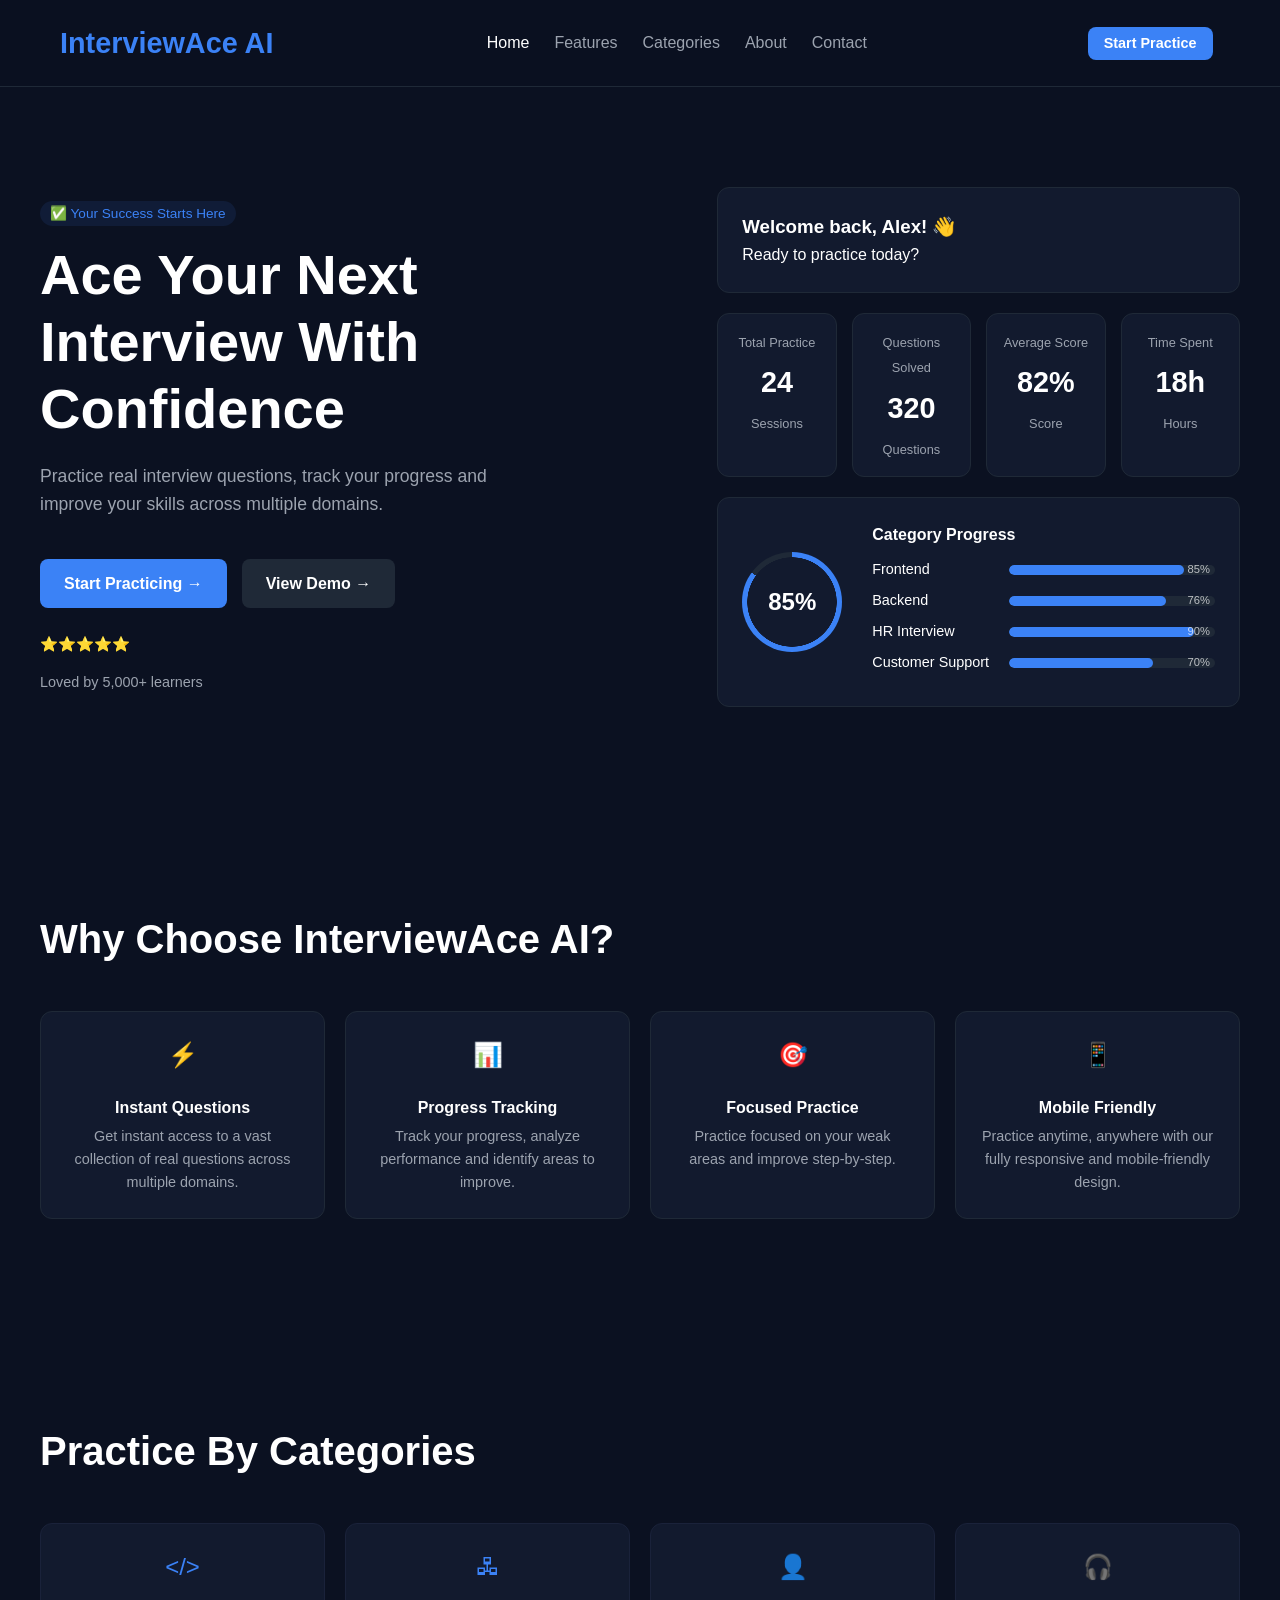
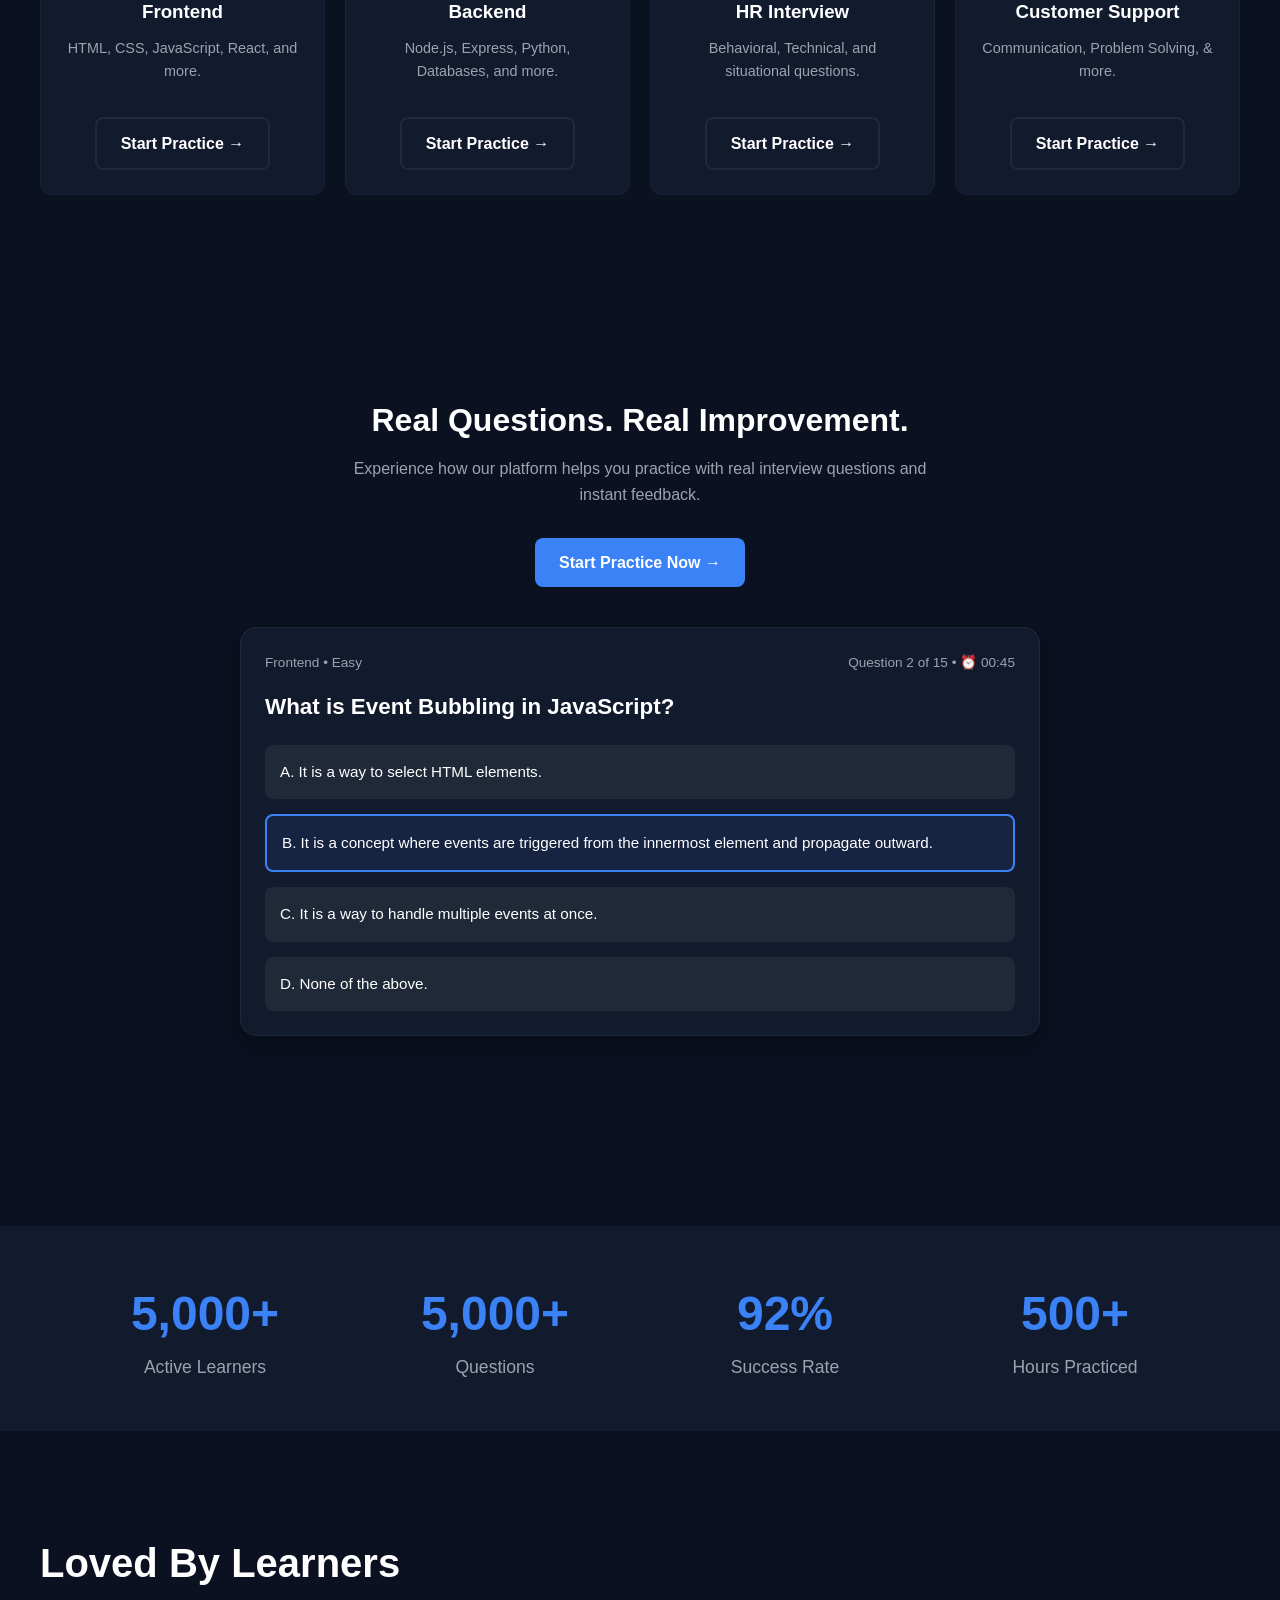
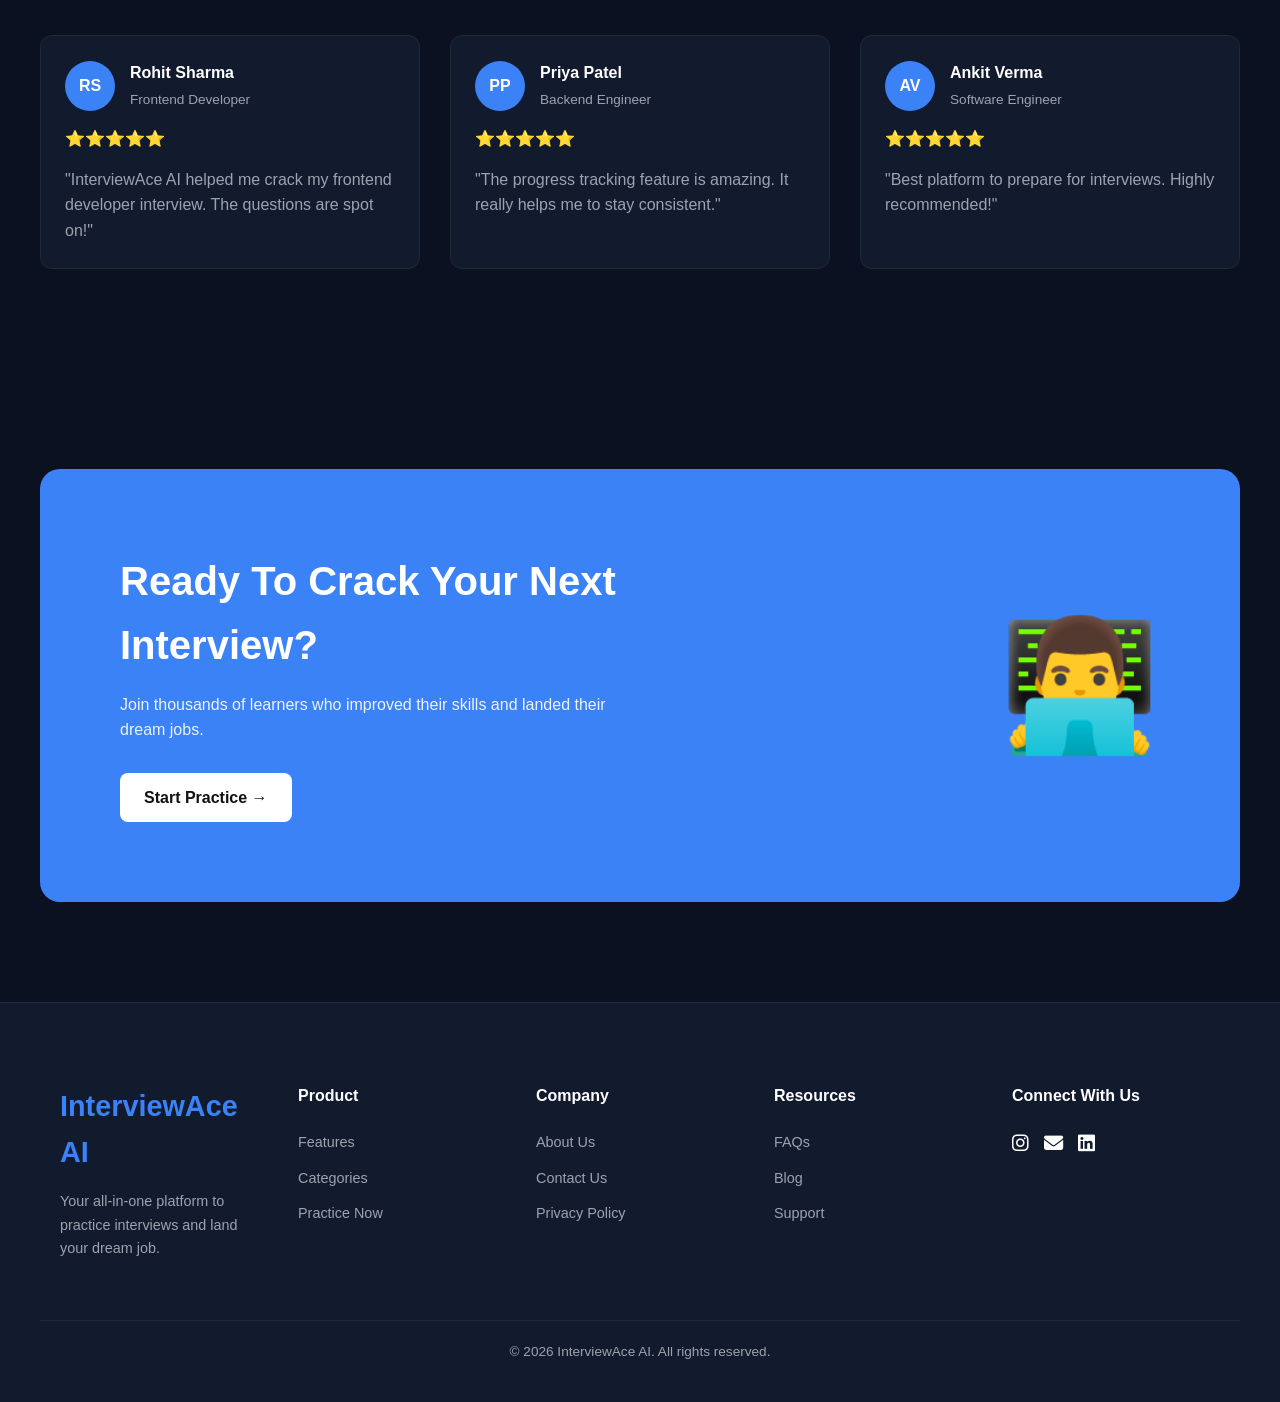
==== commit 04251692: "add favicon symbol" ====
--- a/index.html
+++ b/index.html
@@ -6,16 +6,17 @@
     <meta name="viewport" content="width=device-width, initial-scale=1.0" />
     <title>InterviewAce AI | Home - Prepare with Confidence</title>
     <link rel="stylesheet" href="./style.css" />
+    <link rel="icon" href="data:image/svg+xml,<svg xmlns='http://www.w3.org/2000/svg' viewBox='0 0 100 100'><text y='.9em' font-size='90'>♠️</text></svg>">
     <link rel="stylesheet" href="https://cdnjs.cloudflare.com/ajax/libs/font-awesome/6.4.0/css/all.min.css" />
 </head>
 
 <body class="dark-theme">
     <header>
         <div class="container">
-            <a href="main.html" class="logo">InterviewAce AI</a>
+            <a href="index.html" class="logo">InterviewAce AI</a>
             <nav>
                 <ul>
-                    <li><a href="main.html" class="active">Home</a></li>
+                    <li><a href="index.html" class="active">Home</a></li>
                     <li><a href="features.html">Features</a></li>
                     <li><a href="categories.html">Categories</a></li>
                     <li><a href="about.html">About</a></li>
--- a/style.css
+++ b/style.css
@@ -166,7 +166,8 @@
 
 .start-practice {
     font-size: 0.9rem;
-    padding: 8px 16px;
+    padding: 5px 16px;
+    margin: 0 7.5px;
 }
 
 /* Mobile Menu Toggle */
